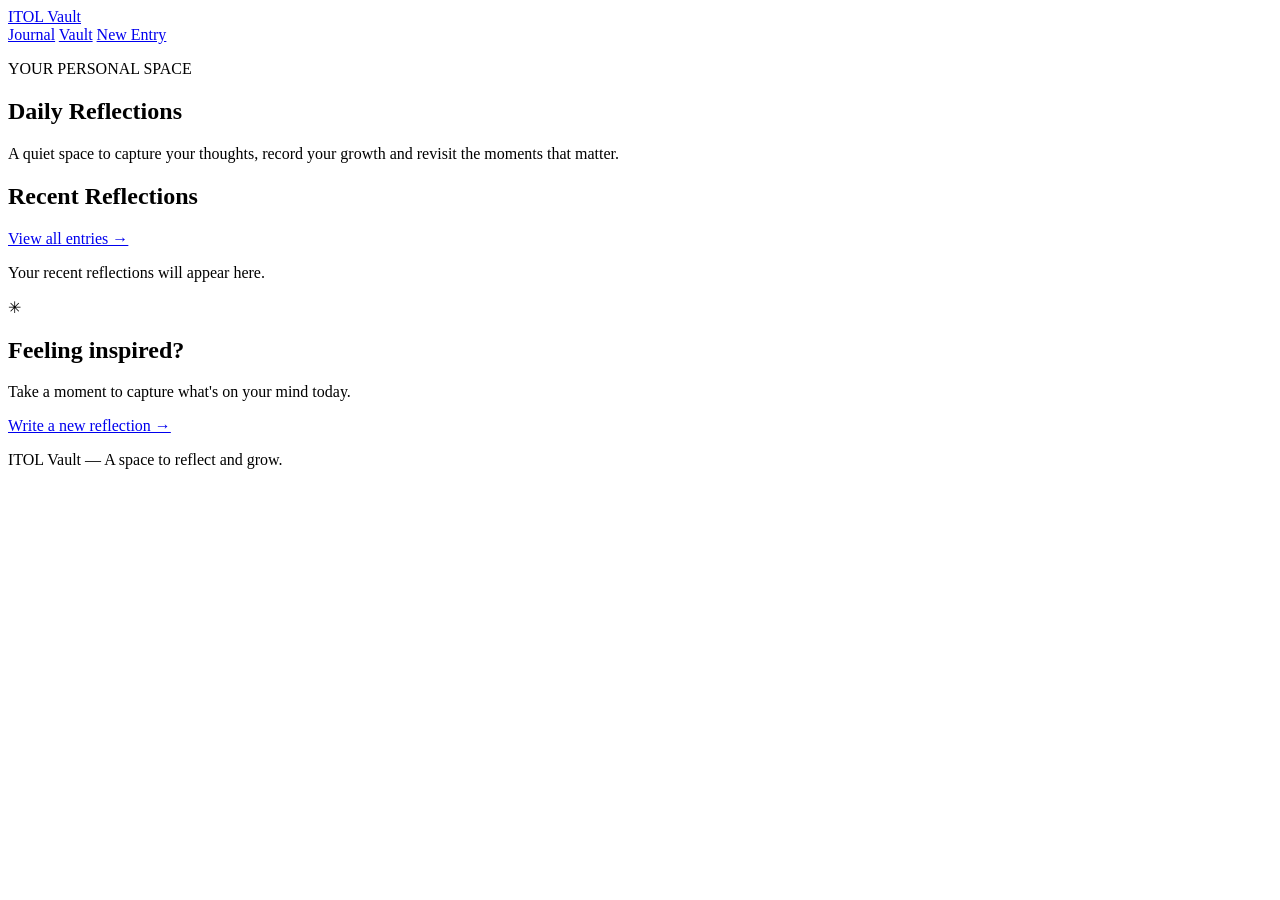
==== index.html @ 91fb4074 "Build core page structure" ====
<!DOCTYPE html>
<html lang="en">
<head>
  <meta charset="UTF-8">
  <meta name="viewport" content="width=device-width, initial-scale=1.0">
  <meta name="description" content="A personal space for recording and revisiting daily reflections.">
  <title>ITOL Vault | Daily Reflections</title>
  <link rel="stylesheet" href="style.css">
  <script src="app.js" defer></script>
</head>
<body>
  <header class="site-header">
    <a class="brand" href="index.html">ITOL Vault</a>

    <nav aria-label="Main navigation">
      <a href="index.html" aria-current="page">Journal</a>
      <a href="vault.html">Vault</a>
      <a href="new-entry.html">New Entry</a>
    </nav>
  </header>

  <main class="container">
    <section class="intro">
      <p class="eyebrow">YOUR PERSONAL SPACE</p>
      <h1>Daily Reflections</h1>
      <p>A quiet space to capture your thoughts, record your growth and revisit the moments that matter.</p>
    </section>

    <section class="entries-section" aria-labelledby="entries-heading">
      <div class="section-heading">
        <h2 id="entries-heading">Recent Reflections</h2>
        <a href="vault.html">View all entries →</a>
      </div>

      <div id="recentEntries" class="entries-grid">
        <p>Your recent reflections will appear here.</p>
      </div>
    </section>

    <section class="inspiration">
      <p class="inspiration-icon" aria-hidden="true">✳</p>
      <h2>Feeling inspired?</h2>
      <p>Take a moment to capture what's on your mind today.</p>
      <a href="new-entry.html">Write a new reflection →</a>
    </section>
  </main>

  <footer class="site-footer">
    <p>ITOL Vault — A space to reflect and grow.</p>
  </footer>
</body>
</html>
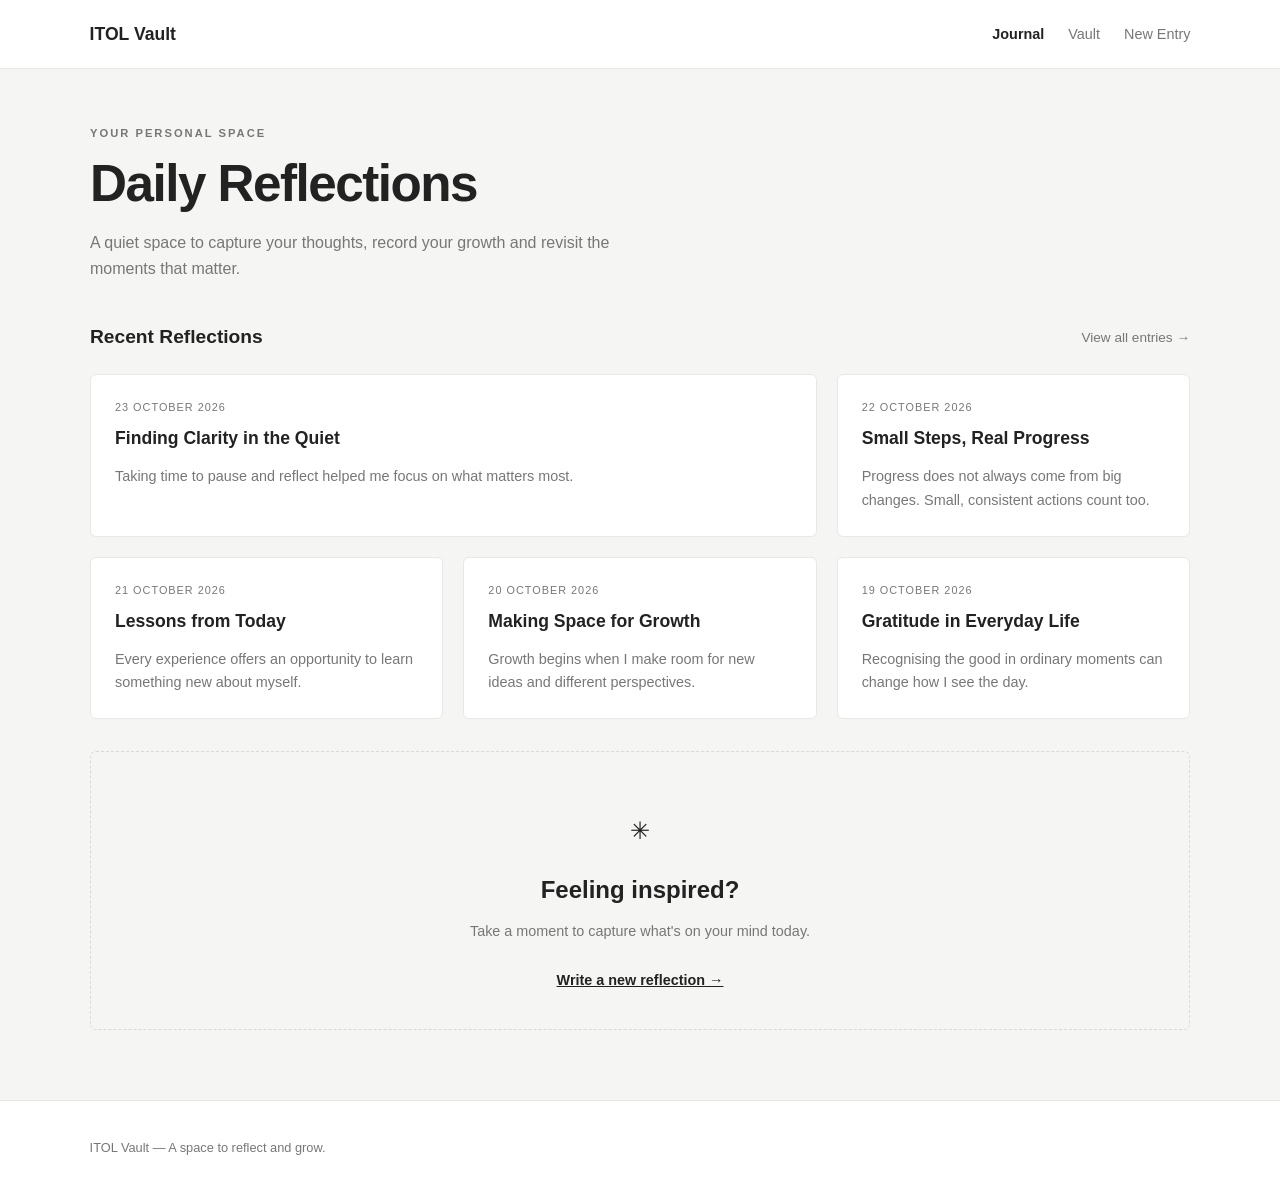
==== commit cd787120: "Style responsive journal pages" ====
--- a/index.html
+++ b/index.html
@@ -33,9 +33,41 @@
         <a href="vault.html">View all entries →</a>
       </div>
 
-      <div id="recentEntries" class="entries-grid">
-        <p>Your recent reflections will appear here.</p>
-      </div>
+
+<div id="recentEntries" class="entries-grid">
+
+  <article class="entry-card">
+    <p class="entry-date">23 October 2026</p>
+    <h3>Finding Clarity in the Quiet</h3>
+    <p class="entry-summary">Taking time to pause and reflect helped me focus on what matters most.</p>
+  </article>
+
+  <article class="entry-card">
+    <p class="entry-date">22 October 2026</p>
+    <h3>Small Steps, Real Progress</h3>
+    <p class="entry-summary">Progress does not always come from big changes. Small, consistent actions count too.</p>
+  </article>
+
+  <article class="entry-card">
+    <p class="entry-date">21 October 2026</p>
+    <h3>Lessons from Today</h3>
+    <p class="entry-summary">Every experience offers an opportunity to learn something new about myself.</p>
+  </article>
+
+  <article class="entry-card">
+    <p class="entry-date">20 October 2026</p>
+    <h3>Making Space for Growth</h3>
+    <p class="entry-summary">Growth begins when I make room for new ideas and different perspectives.</p>
+  </article>
+
+  <article class="entry-card">
+    <p class="entry-date">19 October 2026</p>
+    <h3>Gratitude in Everyday Life</h3>
+    <p class="entry-summary">Recognising the good in ordinary moments can change how I see the day.</p>
+  </article>
+
+</div>
+
     </section>
 
     <section class="inspiration">
--- a/style.css
+++ b/style.css
@@ -0,0 +1,395 @@
+
+/* ========================================
+   1. DESIGN VARIABLES
+======================================== */
+
+:root {
+  --background: #f5f5f3;
+  --surface: #ffffff;
+  --text: #222222;
+  --muted: #777777;
+  --border: #e8e8e6;
+  --accent: #111111;
+}
+
+/* ========================================
+   2. GLOBAL RESET
+======================================== */
+
+* {
+  box-sizing: border-box;
+}
+
+body {
+  margin: 0;
+  background: var(--background);
+  color: var(--text);
+  font-family: Arial, Helvetica, sans-serif;
+  line-height: 1.6;
+}
+
+/* ========================================
+   3. BASIC ELEMENTS
+======================================== */
+
+a {
+  color: inherit;
+}
+
+button,
+input,
+textarea {
+  font: inherit;
+}
+
+
+
+/* ========================================
+   4. HEADER AND NAVIGATION
+======================================== */
+
+.site-header {
+  display: flex;
+  justify-content: space-between;
+  align-items: center;
+  gap: 24px;
+  padding: 20px 7%;
+  background: var(--surface);
+  border-bottom: 1px solid var(--border);
+}
+
+.brand {
+  color: var(--text);
+  font-size: 1.1rem;
+  font-weight: 700;
+  text-decoration: none;
+}
+
+nav {
+  display: flex;
+  flex-wrap: wrap;
+  gap: 24px;
+}
+
+nav a {
+  color: var(--muted);
+  font-size: 0.9rem;
+  text-decoration: none;
+  transition: color 0.2s ease;
+}
+
+nav a:hover,
+nav a[aria-current="page"] {
+  color: var(--text);
+}
+
+nav a[aria-current="page"] {
+  font-weight: 700;
+}
+
+
+/* ========================================
+   5. PAGE LAYOUT AND TYPOGRAPHY
+======================================== */
+
+.container {
+  width: min(1100px, 86%);
+  margin: 56px auto;
+}
+
+.intro {
+  max-width: 620px;
+  margin-bottom: 44px;
+}
+
+.eyebrow {
+  color: var(--muted);
+  font-size: 0.7rem;
+  letter-spacing: 2px;
+  font-weight: 700;
+}
+
+.intro h1 {
+  margin: 12px 0;
+  font-size: clamp(2rem, 5vw, 3.2rem);
+  line-height: 1.15;
+  letter-spacing: -1.5px;
+}
+
+.intro > p:last-child {
+  color: var(--muted);
+  max-width: 540px;
+}
+
+h2 {
+  line-height: 1.3;
+}
+
+p {
+  overflow-wrap: anywhere;
+}
+
+
+
+/* ========================================
+   6. JOURNAL ENTRIES AND CARDS
+======================================== */
+
+.section-heading {
+  display: flex;
+  justify-content: space-between;
+  align-items: center;
+  gap: 16px;
+  margin-bottom: 24px;
+}
+
+.section-heading h2 {
+  margin: 0;
+  font-size: 1.2rem;
+}
+
+.section-heading a {
+  color: var(--muted);
+  font-size: 0.85rem;
+  text-decoration: none;
+}
+
+.section-heading a:hover {
+  color: var(--text);
+}
+
+.entries-grid {
+  display: grid;
+  grid-template-columns: repeat(3, minmax(0, 1fr));
+  gap: 20px;
+  align-items: stretch;
+}
+
+.entry-card {
+  min-width: 0;
+  padding: 24px;
+  background: var(--surface);
+  border: 1px solid var(--border);
+  border-radius: 6px;
+}
+
+.entry-card h3 {
+  margin: 10px 0;
+  font-size: 1.1rem;
+  line-height: 1.4;
+}
+
+.entry-date {
+  margin: 0;
+  color: var(--muted);
+  font-size: 0.68rem;
+  letter-spacing: 1px;
+  text-transform: uppercase;
+}
+
+.entry-card .entry-summary {
+  margin-bottom: 0;
+  color: var(--muted);
+  font-size: 0.9rem;
+  overflow-wrap: anywhere;
+}
+
+.entry-card:first-child {
+  grid-column: span 2;
+}
+
+
+
+/* ========================================
+   7. FORM AND BUTTONS
+======================================== */
+
+#entryForm {
+  display: flex;
+  flex-direction: column;
+  gap: 24px;
+}
+
+.form-field {
+  display: flex;
+  flex-direction: column;
+  gap: 8px;
+}
+
+.form-field label {
+  font-size: 0.9rem;
+  font-weight: 700;
+}
+
+#entryTitle,
+#entryBody {
+  width: 100%;
+  padding: 14px;
+  border: 1px solid var(--border);
+  border-radius: 6px;
+  background: var(--surface);
+  color: var(--text);
+  font: inherit;
+}
+
+#entryTitle:focus,
+#entryBody:focus {
+  outline: 2px solid #888888;
+  outline-offset: 2px;
+}
+
+#entryBody {
+  min-height: 240px;
+  resize: vertical;
+  line-height: 1.8;
+}
+
+.form-actions {
+  display: flex;
+  justify-content: flex-end;
+  align-items: center;
+  gap: 16px;
+  flex-wrap: wrap;
+}
+
+.primary-button {
+  display: inline-block;
+  padding: 12px 20px;
+  border: 1px solid var(--accent);
+  border-radius: 5px;
+  background: var(--accent);
+  color: #ffffff;
+  font-size: 0.9rem;
+  text-decoration: none;
+  cursor: pointer;
+}
+
+.primary-button:hover {
+  background: #333333;
+}
+
+.secondary-button {
+  display: inline-block;
+  padding: 12px 20px;
+  color: var(--text);
+  font-size: 0.9rem;
+  text-decoration: none;
+}
+
+.secondary-button:hover {
+  text-decoration: underline;
+}
+
+#formMessage {
+  color: var(--muted);
+  font-size: 0.9rem;
+}
+
+
+
+/* ========================================
+   8. INSPIRATION SECTION
+======================================== */
+
+.inspiration {
+  margin-top: 32px;
+  padding: 36px 20px;
+  border: 1px dashed #d9d9d6;
+  border-radius: 6px;
+  text-align: center;
+}
+
+.inspiration-icon {
+  font-size: 1.5rem;
+}
+
+.inspiration h2 {
+  margin-bottom: 4px;
+}
+
+.inspiration > p:not(.inspiration-icon) {
+  color: var(--muted);
+  font-size: 0.9rem;
+}
+
+.inspiration a {
+  display: inline-block;
+  margin-top: 12px;
+  color: var(--text);
+  font-weight: 700;
+  font-size: 0.9rem;
+}
+
+
+
+/* ========================================
+   9. FOOTER
+======================================== */
+
+.site-footer {
+  margin-top: 70px;
+  padding: 24px 7%;
+  background: var(--surface);
+  border-top: 1px solid var(--border);
+  color: var(--muted);
+  font-size: 0.8rem;
+}
+
+
+
+/* ========================================
+   10. RESPONSIVE DESIGN
+======================================== */
+
+@media (max-width: 800px) {
+  .entries-grid {
+    grid-template-columns: repeat(2, minmax(0, 1fr));
+  }
+
+  .entry-card:first-child {
+    grid-column: span 2;
+  }
+}
+
+@media (max-width: 550px) {
+  .site-header {
+    flex-direction: column;
+    align-items: flex-start;
+  }
+
+  nav {
+    gap: 16px;
+  }
+
+  .container {
+    width: 90%;
+    margin-top: 36px;
+  }
+
+  .entries-grid {
+    grid-template-columns: 1fr;
+  }
+
+  .entry-card:first-child {
+    grid-column: auto;
+  }
+
+  .section-heading {
+    align-items: flex-start;
+    flex-direction: column;
+  }
+
+  .form-actions {
+    align-items: stretch;
+    flex-direction: column-reverse;
+  }
+
+  .form-actions .primary-button,
+  .form-actions .secondary-button {
+    text-align: center;
+  }
+
+  .inspiration {
+    padding: 28px 16px;
+  }
+}
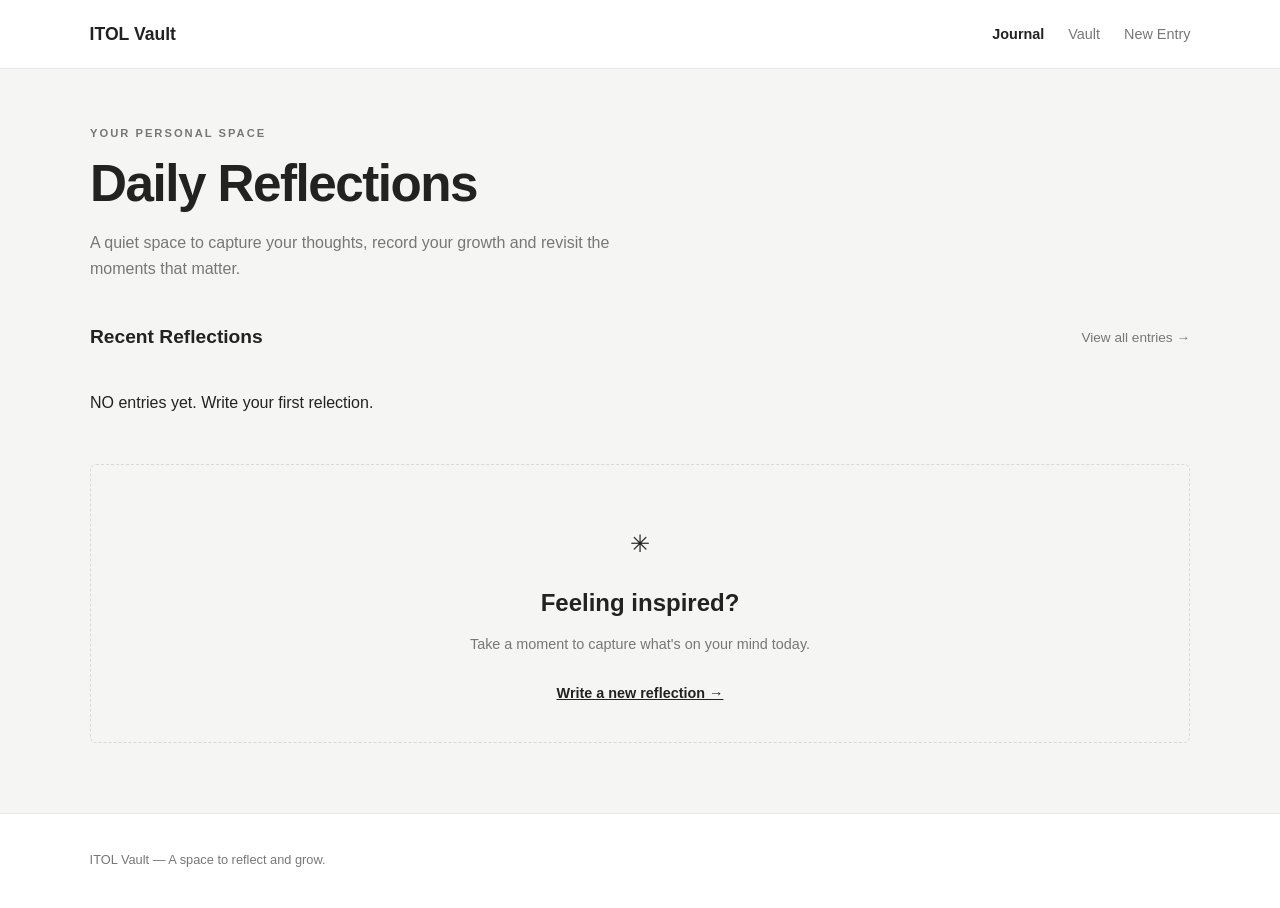
==== commit 3082217d: "Display recent entries and full archive" ====
--- a/index.html
+++ b/index.html
@@ -35,37 +35,6 @@
 
 
 <div id="recentEntries" class="entries-grid">
-
-  <article class="entry-card">
-    <p class="entry-date">23 October 2026</p>
-    <h3>Finding Clarity in the Quiet</h3>
-    <p class="entry-summary">Taking time to pause and reflect helped me focus on what matters most.</p>
-  </article>
-
-  <article class="entry-card">
-    <p class="entry-date">22 October 2026</p>
-    <h3>Small Steps, Real Progress</h3>
-    <p class="entry-summary">Progress does not always come from big changes. Small, consistent actions count too.</p>
-  </article>
-
-  <article class="entry-card">
-    <p class="entry-date">21 October 2026</p>
-    <h3>Lessons from Today</h3>
-    <p class="entry-summary">Every experience offers an opportunity to learn something new about myself.</p>
-  </article>
-
-  <article class="entry-card">
-    <p class="entry-date">20 October 2026</p>
-    <h3>Making Space for Growth</h3>
-    <p class="entry-summary">Growth begins when I make room for new ideas and different perspectives.</p>
-  </article>
-
-  <article class="entry-card">
-    <p class="entry-date">19 October 2026</p>
-    <h3>Gratitude in Everyday Life</h3>
-    <p class="entry-summary">Recognising the good in ordinary moments can change how I see the day.</p>
-  </article>
-
 </div>
 
     </section>
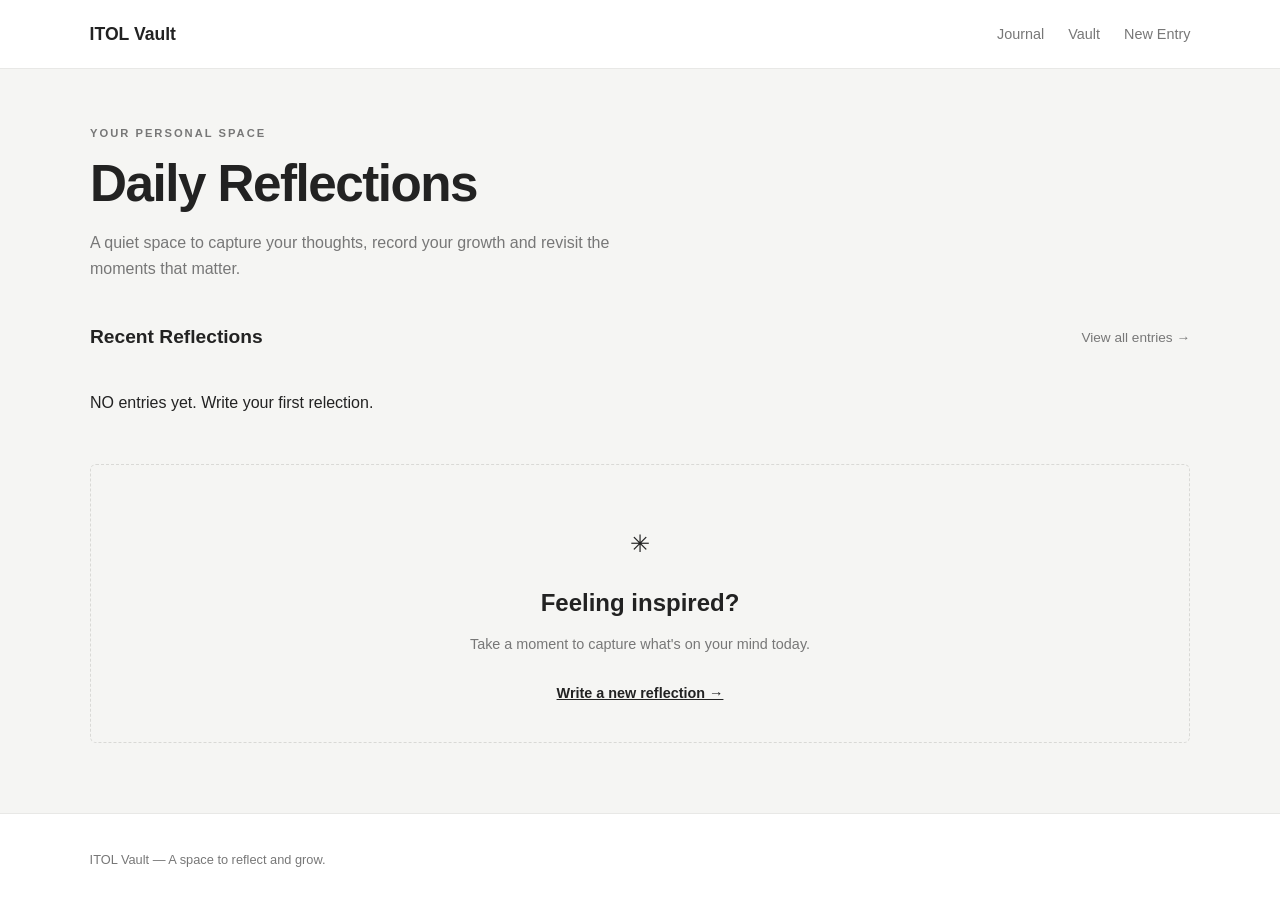
==== commit d54f782a: "Add responsive hamburger navigation" ====
--- a/index.html
+++ b/index.html
@@ -10,15 +10,30 @@
   <script src="app.js" defer></script>
 </head>
 <body>
-  <header class="site-header">
-    <a class="brand" href="index.html">ITOL Vault</a>
 
-    <nav aria-label="Main navigation">
-      <a href="index.html" aria-current="page">Journal</a>
-      <a href="vault.html">Vault</a>
-      <a href="new-entry.html">New Entry</a>
-    </nav>
-  </header>
+<header class="site-header">
+  <a class="brand" href="index.html">ITOL Vault</a>
+
+  <button
+    class="menu-toggle"
+    id="menuToggle"
+    type="button"
+    aria-label="Open navigation menu"
+    aria-expanded="false"
+    aria-controls="mainNavigation"
+  >
+    <span></span>
+    <span></span>
+    <span></span>
+  </button>
+
+  <nav id="mainNavigation" aria-label="Main navigation">
+    <a href="index.html">Journal</a>
+    <a href="vault.html">Vault</a>
+    <a href="new-entry.html">New Entry</a>
+  </nav>
+</header>
+
 
   <main class="container">
     <section class="intro">
--- a/style.css
+++ b/style.css
@@ -393,3 +393,57 @@
     padding: 28px 16px;
   }
 }
+
+
+/* Hamburger menu button */
+
+.menu-toggle {
+  display: none;
+  width: 44px;
+  height: 44px;
+  padding: 10px;
+  border: 1px solid var(--border);
+  border-radius: 6px;
+  background: var(--surface);
+  cursor: pointer;
+}
+
+.menu-toggle span {
+  display: block;
+  height: 2px;
+  margin: 4px 0;
+  background: var(--text);
+}
+
+/* Mobile navigation */
+
+@media (max-width: 550px) {
+  .site-header {
+    position: relative;
+    flex-direction: row;
+    align-items: center;
+    justify-content: space-between;
+    flex-wrap: wrap;
+  }
+
+  .menu-toggle {
+    display: block;
+  }
+
+  .site-header nav {
+    display: none;
+    flex-basis: 100%;
+    flex-direction: column;
+    gap: 0;
+    padding-top: 12px;
+  }
+
+  .site-header nav.is-open {
+    display: flex;
+  }
+
+  .site-header nav a {
+    padding: 12px 0;
+    border-top: 1px solid var(--border);
+  }
+}
